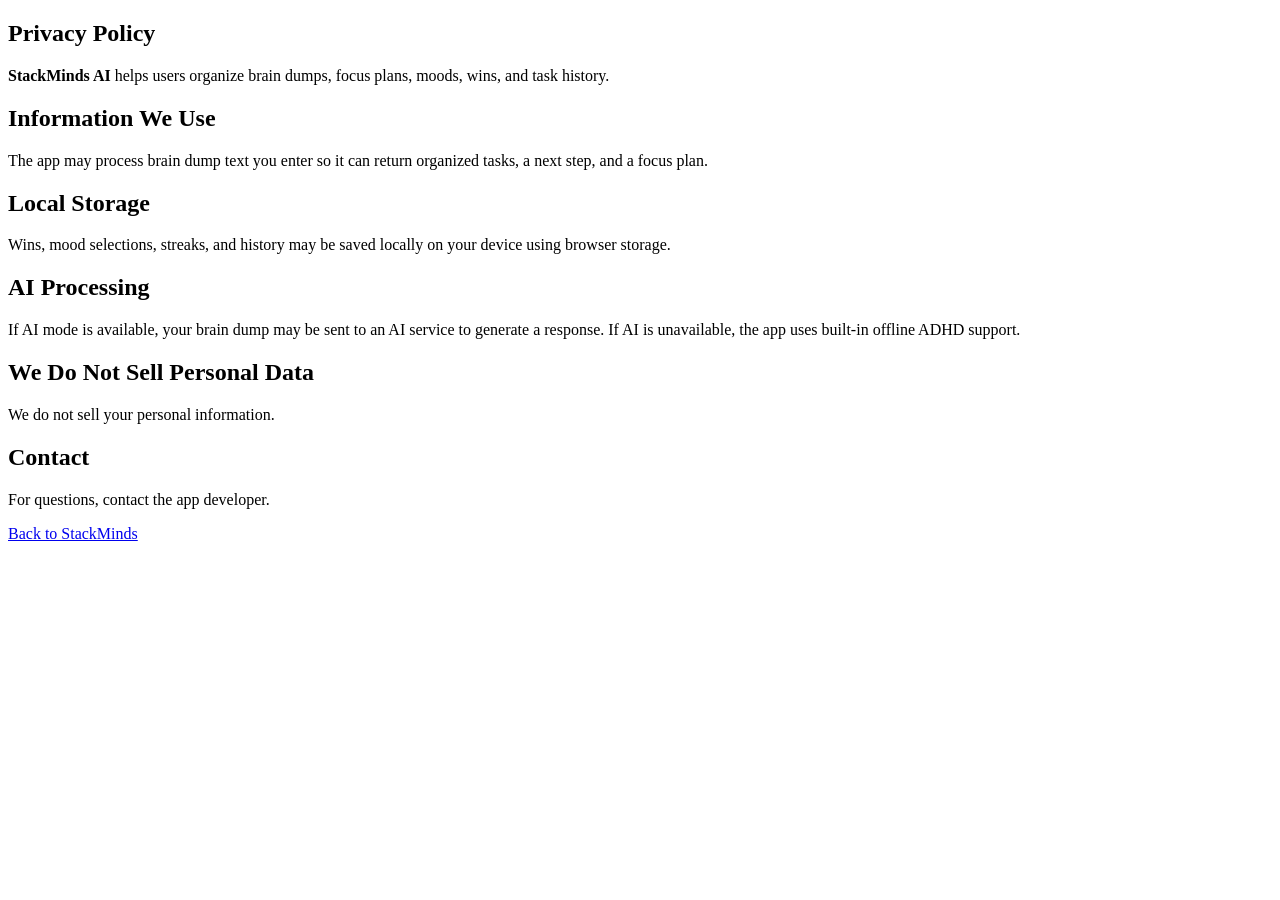
==== app/static/privacy.html @ 3da3a757 "Add privacy policy HTML page" ====
<!DOCTYPE html>
<html lang="en">
<head>
  <meta charset="UTF-8" />
  <meta name="viewport" content="width=device-width, initial-scale=1.0" />
  <title>Privacy Policy - StackMinds AI</title>
  <link rel="stylesheet" href="/static/style.css" />
</head>
<body>
  <div class="phone-shell">
    <section class="card">
      <h1>Privacy Policy</h1>
      <p><strong>StackMinds AI</strong> helps users organize brain dumps, focus plans, moods, wins, and task history.</p>

      <h2>Information We Use</h2>
      <p>The app may process brain dump text you enter so it can return organized tasks, a next step, and a focus plan.</p>

      <h2>Local Storage</h2>
      <p>Wins, mood selections, streaks, and history may be saved locally on your device using browser storage.</p>

      <h2>AI Processing</h2>
      <p>If AI mode is available, your brain dump may be sent to an AI service to generate a response. If AI is unavailable, the app uses built-in offline ADHD support.</p>

      <h2>We Do Not Sell Personal Data</h2>
      <p>We do not sell your personal information.</p>

      <h2>Contact</h2>
      <p>For questions, contact the app developer.</p>

      <p><a href="/">Back to StackMinds</a></p>
    </section>
  </div>
</body>
</html>
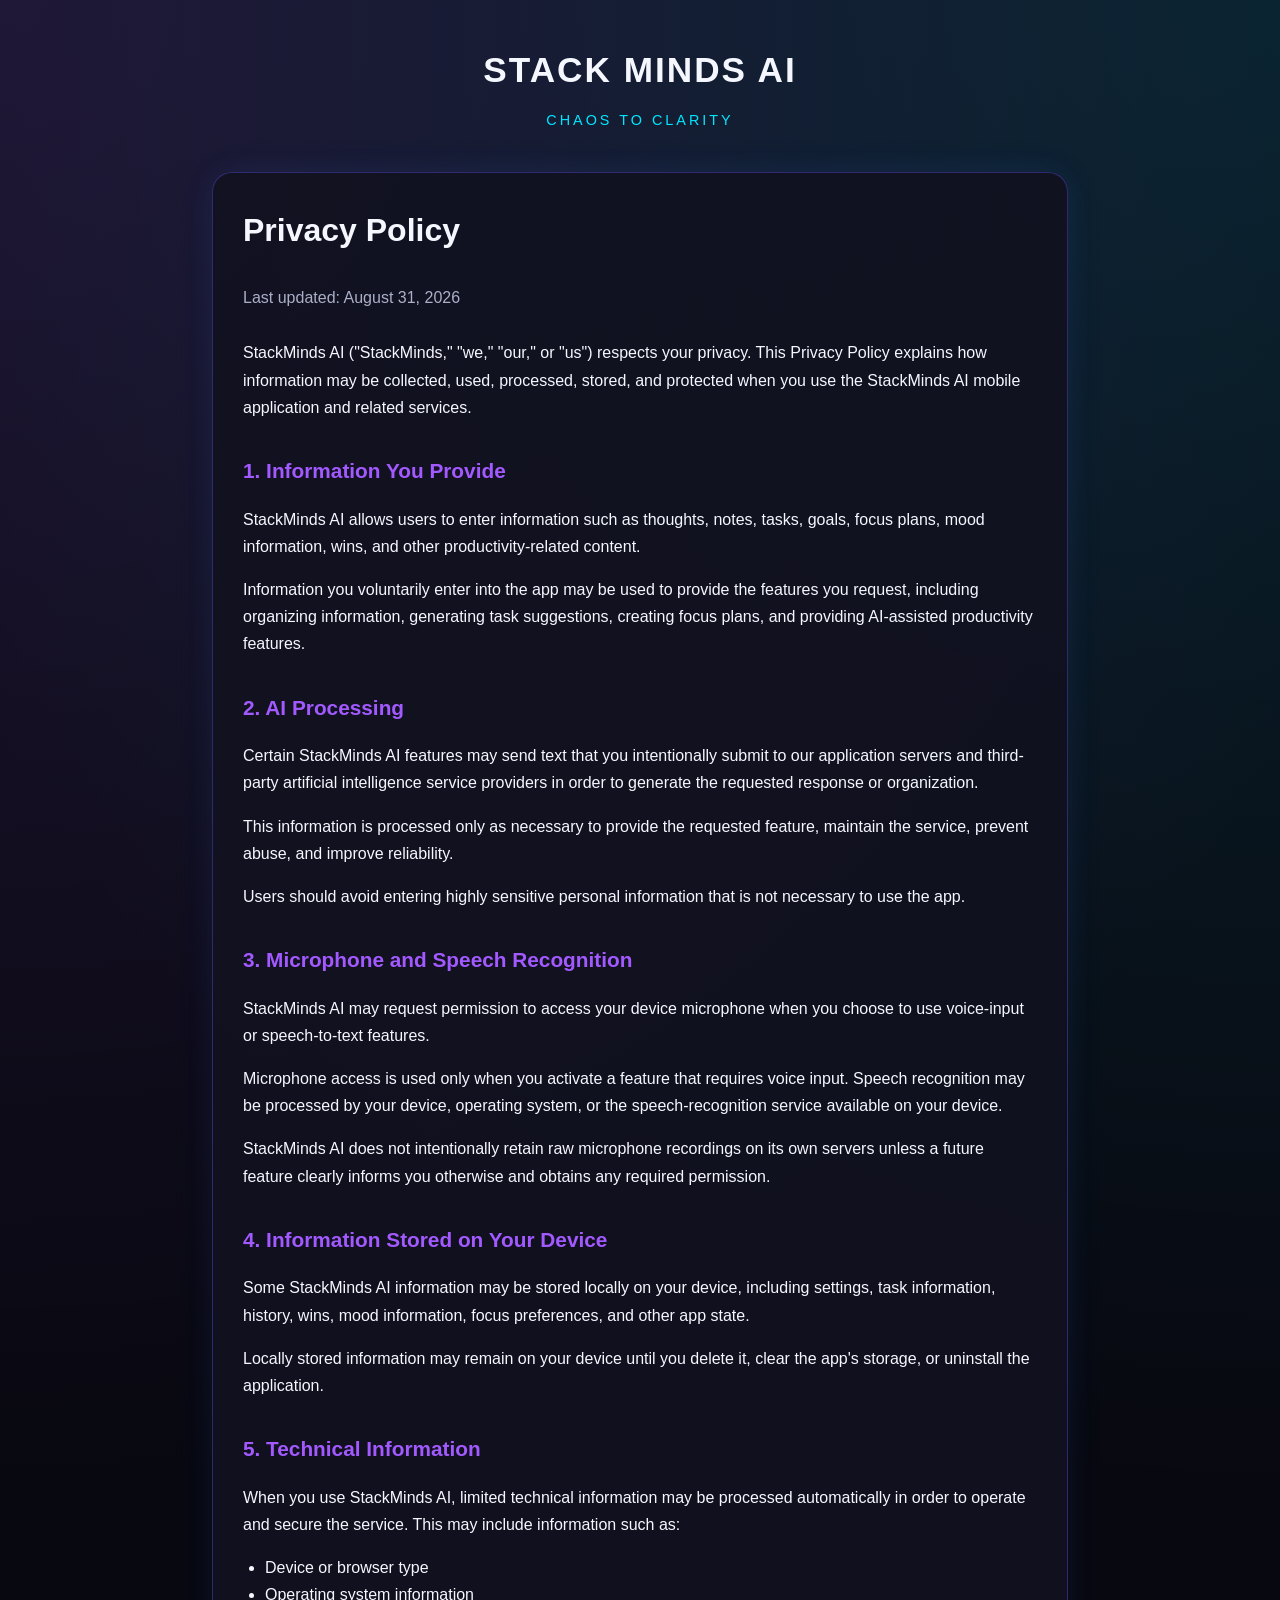
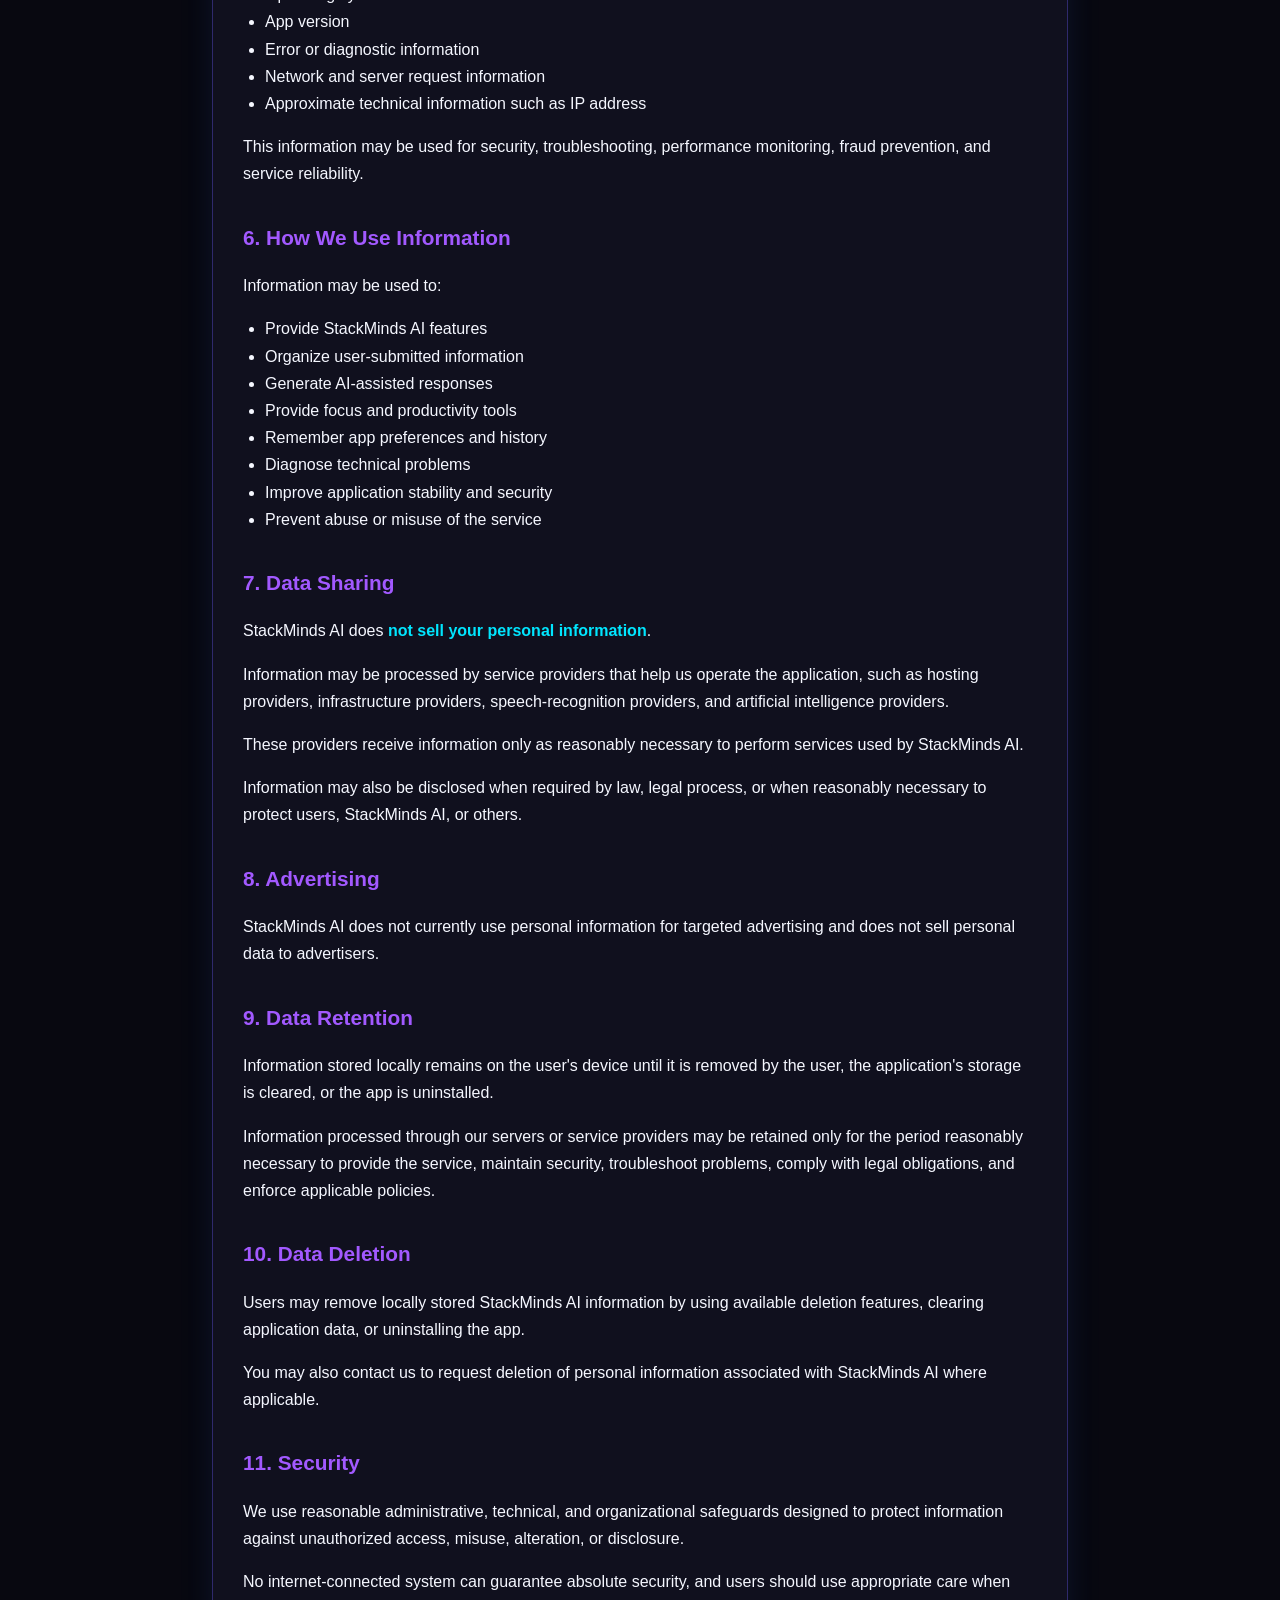
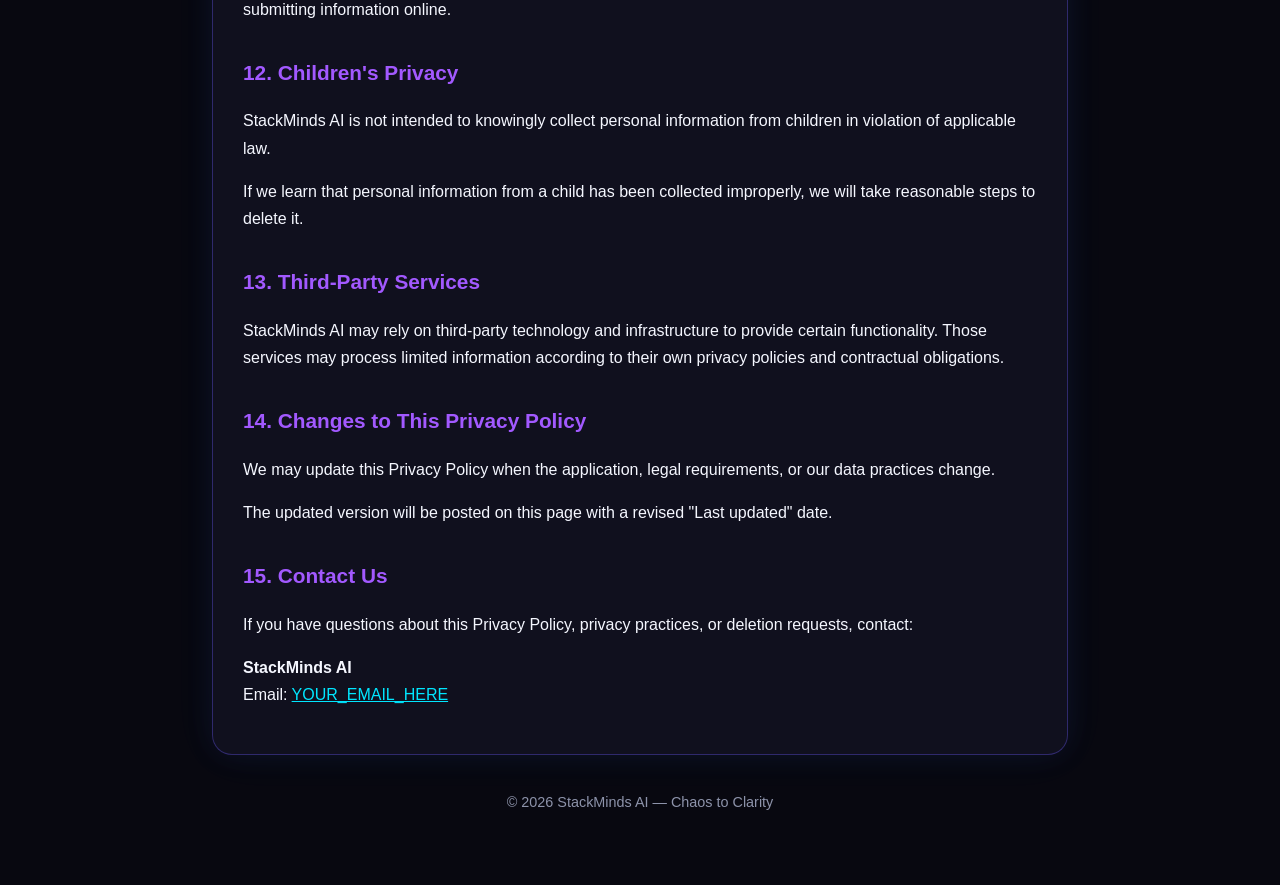
==== commit 808cad33: "Revise privacy.html with new styles and content Updated the privacy policy page with new styles and " ====
--- a/app/static/privacy.html
+++ b/app/static/privacy.html
@@ -3,32 +3,350 @@
 <head>
   <meta charset="UTF-8" />
   <meta name="viewport" content="width=device-width, initial-scale=1.0" />
-  <title>Privacy Policy - StackMinds AI</title>
-  <link rel="stylesheet" href="/static/style.css" />
+  <meta name="robots" content="index, follow" />
+
+  <title>Privacy Policy | StackMinds AI</title>
+
+  <style>
+    * {
+      box-sizing: border-box;
+    }
+
+    body {
+      margin: 0;
+      padding: 0;
+      background:
+        radial-gradient(circle at top left, rgba(162, 89, 255, 0.15), transparent 35%),
+        radial-gradient(circle at top right, rgba(0, 230, 255, 0.12), transparent 35%),
+        #080810;
+      color: #f5f7ff;
+      font-family: Arial, Helvetica, sans-serif;
+      line-height: 1.7;
+    }
+
+    .container {
+      max-width: 900px;
+      margin: 0 auto;
+      padding: 40px 22px 70px;
+    }
+
+    .header {
+      text-align: center;
+      margin-bottom: 40px;
+    }
+
+    .brand {
+      font-size: 2.2rem;
+      font-weight: 800;
+      letter-spacing: 2px;
+      margin-bottom: 8px;
+    }
+
+    .tagline {
+      color: #00e6ff;
+      letter-spacing: 3px;
+      text-transform: uppercase;
+      font-size: 0.9rem;
+    }
+
+    .card {
+      background: rgba(18, 18, 32, 0.92);
+      border: 1px solid rgba(107, 91, 255, 0.35);
+      border-radius: 20px;
+      padding: 30px;
+      box-shadow:
+        0 0 30px rgba(107, 91, 255, 0.08),
+        0 0 50px rgba(0, 230, 255, 0.04);
+    }
+
+    h1 {
+      margin-top: 0;
+      font-size: 2rem;
+    }
+
+    h2 {
+      margin-top: 32px;
+      color: #a259ff;
+      font-size: 1.3rem;
+    }
+
+    a {
+      color: #00e6ff;
+    }
+
+    ul {
+      padding-left: 22px;
+    }
+
+    .updated {
+      color: #aab0c8;
+      margin-bottom: 28px;
+    }
+
+    .footer {
+      text-align: center;
+      margin-top: 35px;
+      color: #8d93aa;
+      font-size: 0.9rem;
+    }
+
+    .highlight {
+      color: #00e6ff;
+      font-weight: 700;
+    }
+  </style>
 </head>
+
 <body>
-  <div class="phone-shell">
+  <main class="container">
+
+    <header class="header">
+      <div class="brand">STACK MINDS AI</div>
+      <div class="tagline">Chaos to Clarity</div>
+    </header>
+
     <section class="card">
+
       <h1>Privacy Policy</h1>
-      <p><strong>StackMinds AI</strong> helps users organize brain dumps, focus plans, moods, wins, and task history.</p>
-
-      <h2>Information We Use</h2>
-      <p>The app may process brain dump text you enter so it can return organized tasks, a next step, and a focus plan.</p>
-
-      <h2>Local Storage</h2>
-      <p>Wins, mood selections, streaks, and history may be saved locally on your device using browser storage.</p>
-
-      <h2>AI Processing</h2>
-      <p>If AI mode is available, your brain dump may be sent to an AI service to generate a response. If AI is unavailable, the app uses built-in offline ADHD support.</p>
-
-      <h2>We Do Not Sell Personal Data</h2>
-      <p>We do not sell your personal information.</p>
-
-      <h2>Contact</h2>
-      <p>For questions, contact the app developer.</p>
-
-      <p><a href="/">Back to StackMinds</a></p>
+
+      <p class="updated">
+        Last updated: August 31, 2026
+      </p>
+
+      <p>
+        StackMinds AI ("StackMinds," "we," "our," or "us") respects your privacy.
+        This Privacy Policy explains how information may be collected, used,
+        processed, stored, and protected when you use the StackMinds AI mobile
+        application and related services.
+      </p>
+
+      <h2>1. Information You Provide</h2>
+
+      <p>
+        StackMinds AI allows users to enter information such as thoughts,
+        notes, tasks, goals, focus plans, mood information, wins, and other
+        productivity-related content.
+      </p>
+
+      <p>
+        Information you voluntarily enter into the app may be used to provide
+        the features you request, including organizing information, generating
+        task suggestions, creating focus plans, and providing AI-assisted
+        productivity features.
+      </p>
+
+      <h2>2. AI Processing</h2>
+
+      <p>
+        Certain StackMinds AI features may send text that you intentionally
+        submit to our application servers and third-party artificial
+        intelligence service providers in order to generate the requested
+        response or organization.
+      </p>
+
+      <p>
+        This information is processed only as necessary to provide the
+        requested feature, maintain the service, prevent abuse, and improve
+        reliability.
+      </p>
+
+      <p>
+        Users should avoid entering highly sensitive personal information that
+        is not necessary to use the app.
+      </p>
+
+      <h2>3. Microphone and Speech Recognition</h2>
+
+      <p>
+        StackMinds AI may request permission to access your device microphone
+        when you choose to use voice-input or speech-to-text features.
+      </p>
+
+      <p>
+        Microphone access is used only when you activate a feature that requires
+        voice input. Speech recognition may be processed by your device,
+        operating system, or the speech-recognition service available on your
+        device.
+      </p>
+
+      <p>
+        StackMinds AI does not intentionally retain raw microphone recordings on
+        its own servers unless a future feature clearly informs you otherwise
+        and obtains any required permission.
+      </p>
+
+      <h2>4. Information Stored on Your Device</h2>
+
+      <p>
+        Some StackMinds AI information may be stored locally on your device,
+        including settings, task information, history, wins, mood information,
+        focus preferences, and other app state.
+      </p>
+
+      <p>
+        Locally stored information may remain on your device until you delete
+        it, clear the app's storage, or uninstall the application.
+      </p>
+
+      <h2>5. Technical Information</h2>
+
+      <p>
+        When you use StackMinds AI, limited technical information may be
+        processed automatically in order to operate and secure the service.
+        This may include information such as:
+      </p>
+
+      <ul>
+        <li>Device or browser type</li>
+        <li>Operating system information</li>
+        <li>App version</li>
+        <li>Error or diagnostic information</li>
+        <li>Network and server request information</li>
+        <li>Approximate technical information such as IP address</li>
+      </ul>
+
+      <p>
+        This information may be used for security, troubleshooting,
+        performance monitoring, fraud prevention, and service reliability.
+      </p>
+
+      <h2>6. How We Use Information</h2>
+
+      <p>Information may be used to:</p>
+
+      <ul>
+        <li>Provide StackMinds AI features</li>
+        <li>Organize user-submitted information</li>
+        <li>Generate AI-assisted responses</li>
+        <li>Provide focus and productivity tools</li>
+        <li>Remember app preferences and history</li>
+        <li>Diagnose technical problems</li>
+        <li>Improve application stability and security</li>
+        <li>Prevent abuse or misuse of the service</li>
+      </ul>
+
+      <h2>7. Data Sharing</h2>
+
+      <p>
+        StackMinds AI does <span class="highlight">not sell your personal information</span>.
+      </p>
+
+      <p>
+        Information may be processed by service providers that help us operate
+        the application, such as hosting providers, infrastructure providers,
+        speech-recognition providers, and artificial intelligence providers.
+      </p>
+
+      <p>
+        These providers receive information only as reasonably necessary to
+        perform services used by StackMinds AI.
+      </p>
+
+      <p>
+        Information may also be disclosed when required by law, legal process,
+        or when reasonably necessary to protect users, StackMinds AI, or others.
+      </p>
+
+      <h2>8. Advertising</h2>
+
+      <p>
+        StackMinds AI does not currently use personal information for targeted
+        advertising and does not sell personal data to advertisers.
+      </p>
+
+      <h2>9. Data Retention</h2>
+
+      <p>
+        Information stored locally remains on the user's device until it is
+        removed by the user, the application's storage is cleared, or the app
+        is uninstalled.
+      </p>
+
+      <p>
+        Information processed through our servers or service providers may be
+        retained only for the period reasonably necessary to provide the
+        service, maintain security, troubleshoot problems, comply with legal
+        obligations, and enforce applicable policies.
+      </p>
+
+      <h2>10. Data Deletion</h2>
+
+      <p>
+        Users may remove locally stored StackMinds AI information by using
+        available deletion features, clearing application data, or uninstalling
+        the app.
+      </p>
+
+      <p>
+        You may also contact us to request deletion of personal information
+        associated with StackMinds AI where applicable.
+      </p>
+
+      <h2>11. Security</h2>
+
+      <p>
+        We use reasonable administrative, technical, and organizational
+        safeguards designed to protect information against unauthorized access,
+        misuse, alteration, or disclosure.
+      </p>
+
+      <p>
+        No internet-connected system can guarantee absolute security, and users
+        should use appropriate care when submitting information online.
+      </p>
+
+      <h2>12. Children's Privacy</h2>
+
+      <p>
+        StackMinds AI is not intended to knowingly collect personal information
+        from children in violation of applicable law.
+      </p>
+
+      <p>
+        If we learn that personal information from a child has been collected
+        improperly, we will take reasonable steps to delete it.
+      </p>
+
+      <h2>13. Third-Party Services</h2>
+
+      <p>
+        StackMinds AI may rely on third-party technology and infrastructure to
+        provide certain functionality. Those services may process limited
+        information according to their own privacy policies and contractual
+        obligations.
+      </p>
+
+      <h2>14. Changes to This Privacy Policy</h2>
+
+      <p>
+        We may update this Privacy Policy when the application, legal
+        requirements, or our data practices change.
+      </p>
+
+      <p>
+        The updated version will be posted on this page with a revised
+        "Last updated" date.
+      </p>
+
+      <h2>15. Contact Us</h2>
+
+      <p>
+        If you have questions about this Privacy Policy, privacy practices, or
+        deletion requests, contact:
+      </p>
+
+      <p>
+        <strong>StackMinds AI</strong><br />
+        Email:
+        <a href="mailto:YOUR_EMAIL_HERE">YOUR_EMAIL_HERE</a>
+      </p>
+
     </section>
-  </div>
+
+    <footer class="footer">
+      © 2026 StackMinds AI — Chaos to Clarity
+    </footer>
+
+  </main>
 </body>
 </html>
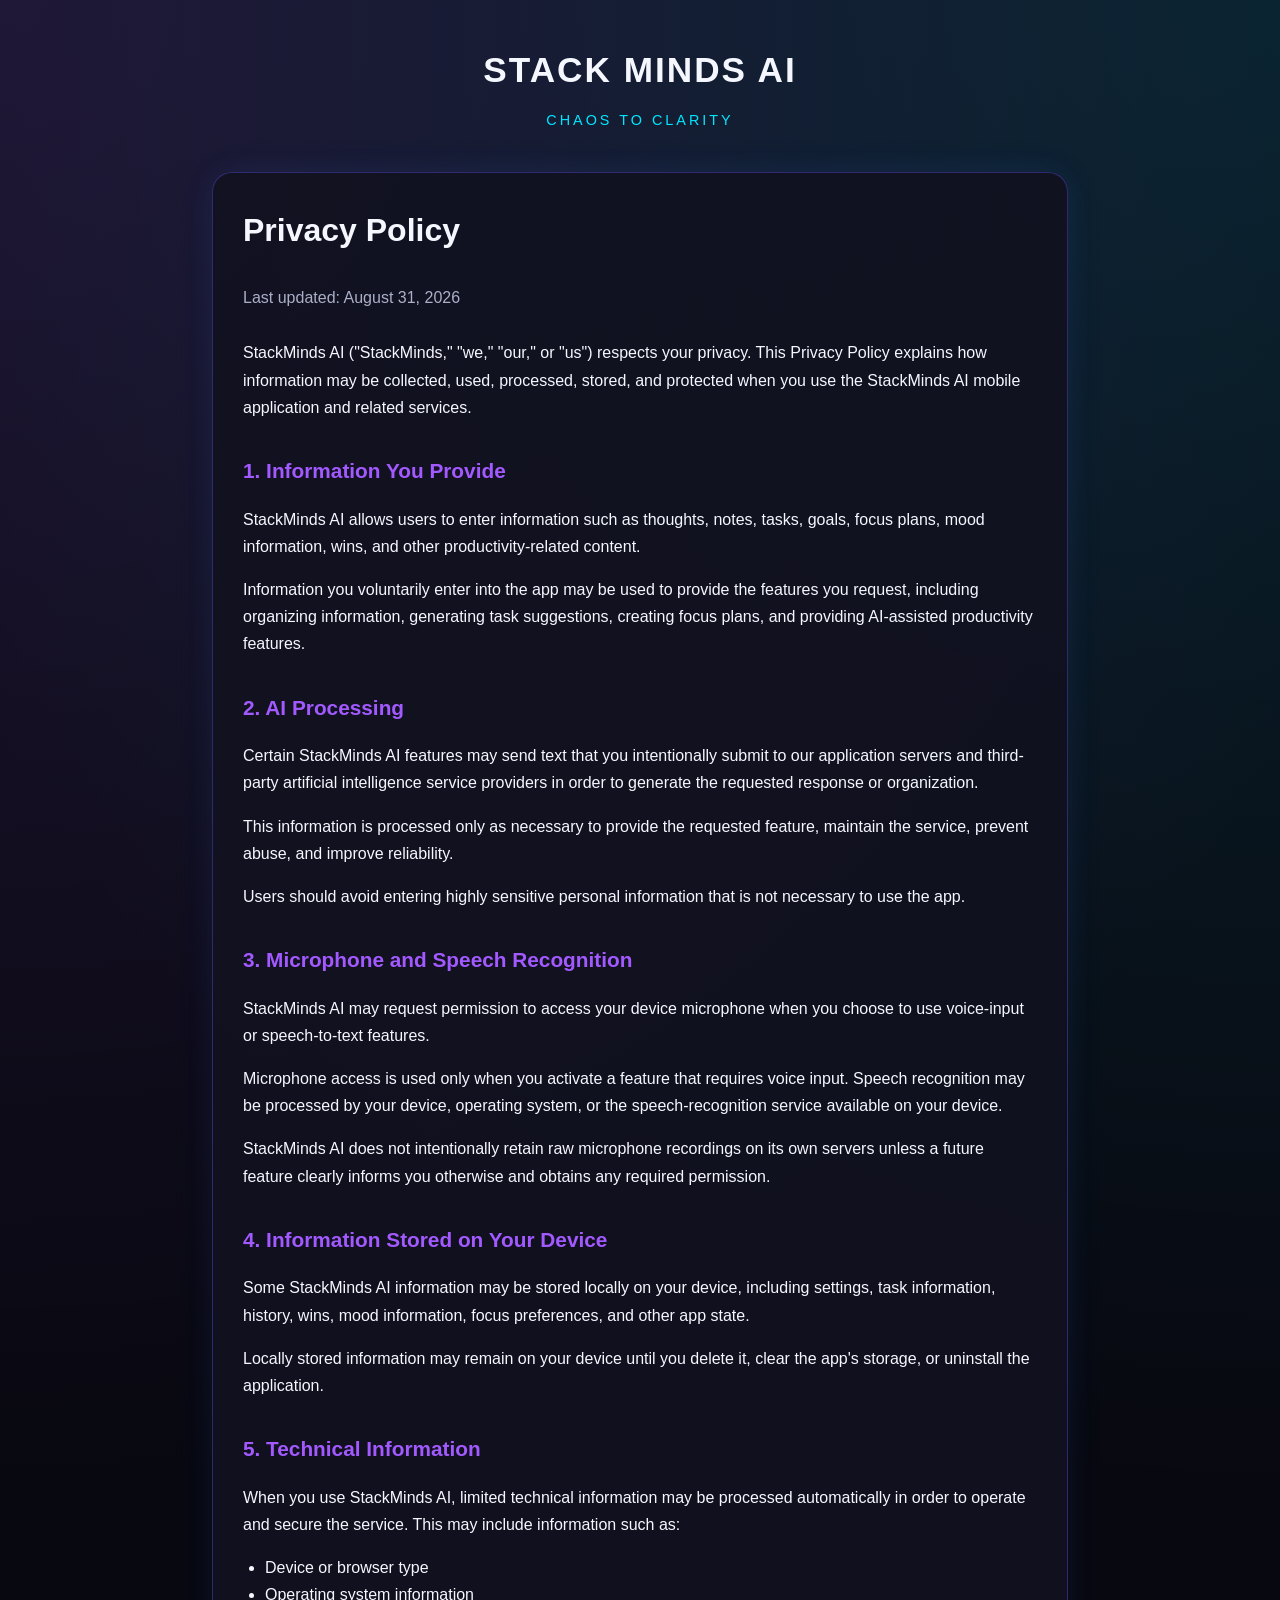
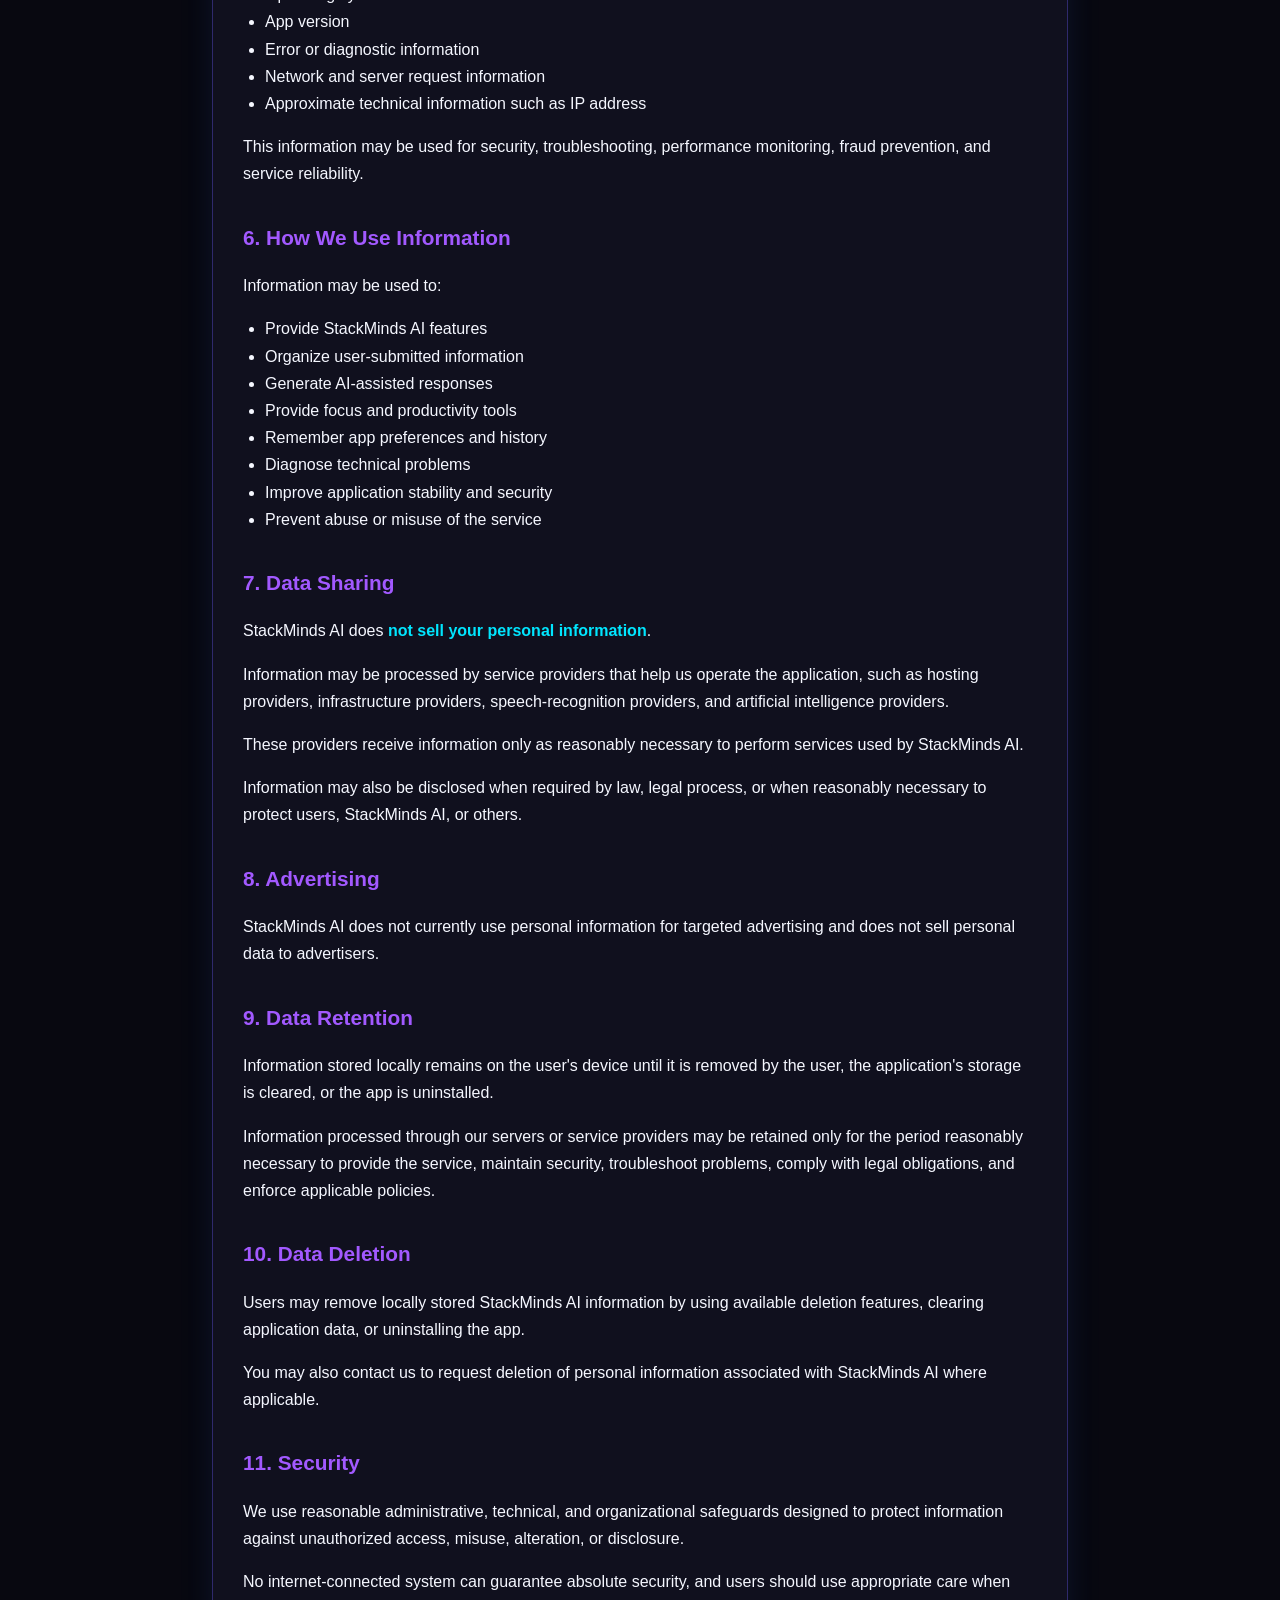
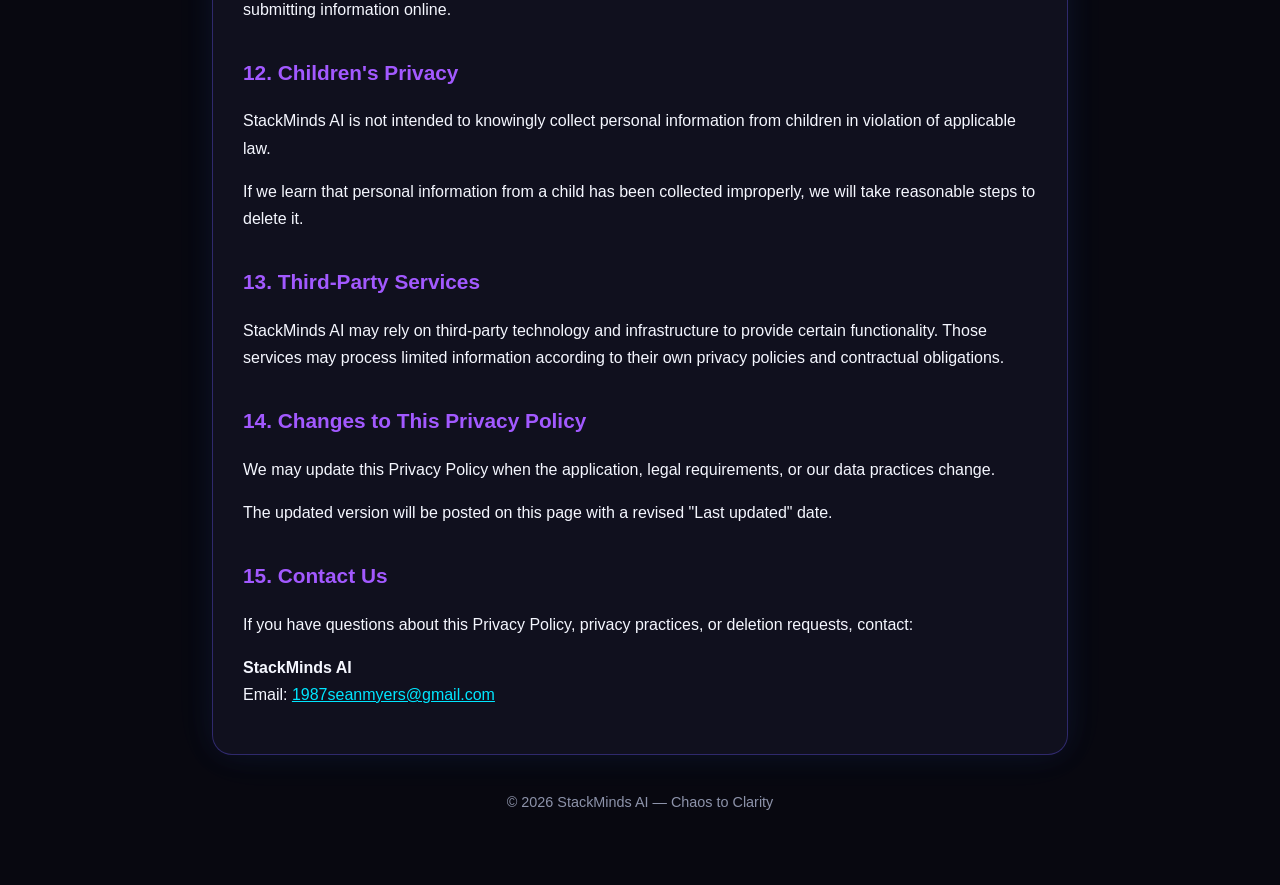
==== commit f6784337: "Update contact email in privacy.html" ====
--- a/app/static/privacy.html
+++ b/app/static/privacy.html
@@ -338,7 +338,7 @@
       <p>
         <strong>StackMinds AI</strong><br />
         Email:
-        <a href="mailto:YOUR_EMAIL_HERE">YOUR_EMAIL_HERE</a>
+        <a href="mailto:1987seanmyers@gmail.com">1987seanmyers@gmail.com</a>
       </p>
 
     </section>
